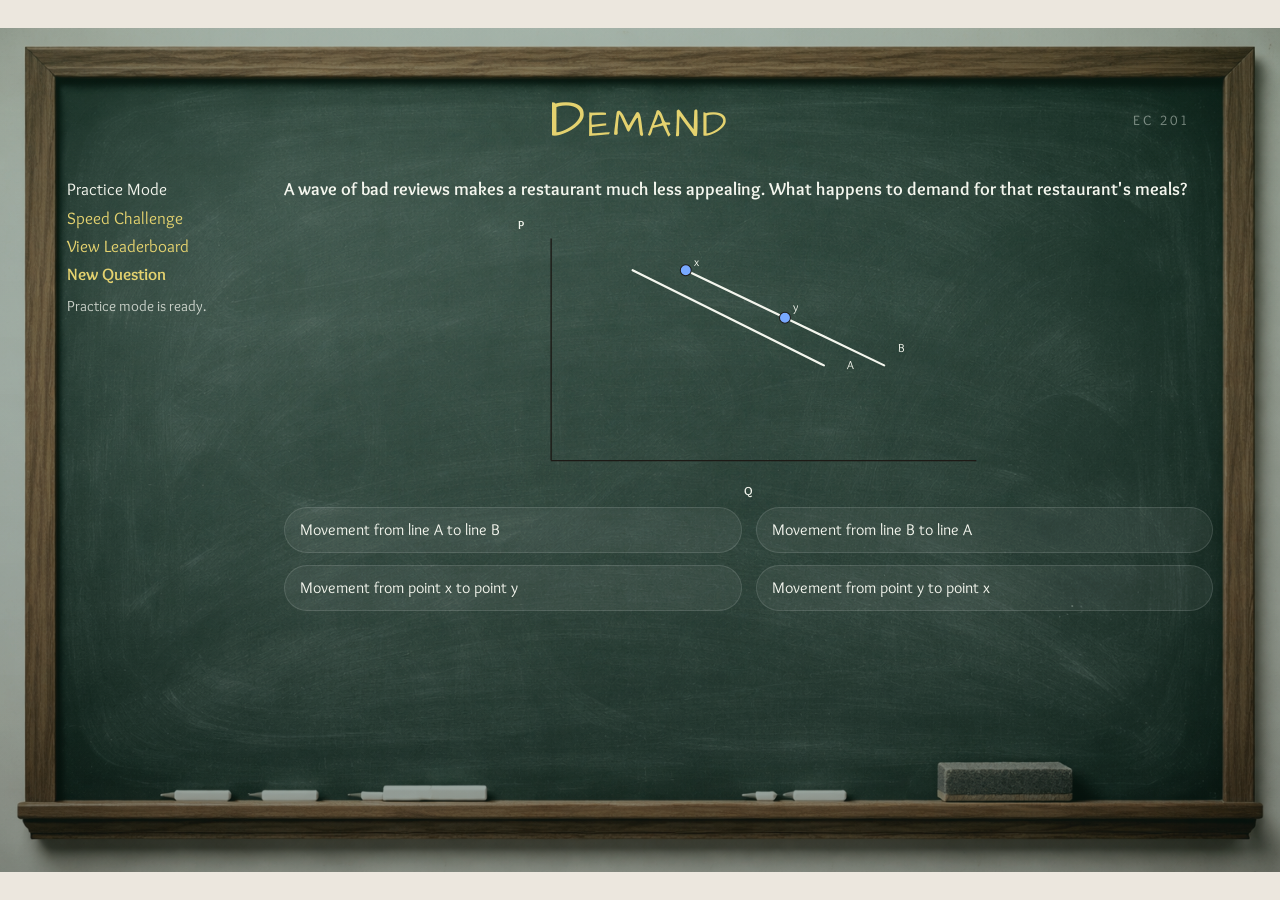
==== index.html @ 95478385 "Initial commit" ====
<!DOCTYPE html>
<html lang="en">
<head>
  <meta charset="UTF-8">
  <meta name="viewport" content="width=device-width, initial-scale=1.0">
  <title>Demand Lab</title>
  <link rel="preconnect" href="https://fonts.googleapis.com">
  <link rel="preconnect" href="https://fonts.gstatic.com" crossorigin>
  <link href="https://fonts.googleapis.com/css2?family=Architects+Daughter&family=Overlock:wght@400;700&display=swap" rel="stylesheet">
  <link rel="stylesheet" href="styles.css">
  <link rel="stylesheet" href="theme-chalkboard.css">
  <style>
    :root {
      --gold: #e4d26f;
      --chalk-white: #f4f6ee;
      --chalk-faint: rgba(244, 246, 238, 0.78);
      --board-shadow: rgba(0, 0, 0, 0.28);
    }

    body {
      margin: 0;
      min-height: 100vh;
      padding: 0;
      display: grid;
      place-items: center;
      background: #ece7de;
      font-family: "Overlock", "Trebuchet MS", "Segoe UI", Arial, sans-serif;
    }

    body::before,
    body::after {
      display: none;
    }

    .page-shell {
      width: min(100vw, calc(100vh * 1.515));
      height: min(100vh, calc(100vw / 1.515));
      margin: 0;
      padding: 5.1% 5.2% 8.2%;
      display: grid;
      grid-template-rows: auto 1fr;
      gap: 18px;
      background:
        linear-gradient(rgba(21, 67, 46, 0.36), rgba(12, 39, 28, 0.42)),
        url("Chalkboard.png") center / cover no-repeat;
      box-sizing: border-box;
      overflow: hidden;
      position: relative;
    }

    .hero {
      display: block;
      padding: 0;
      border: none;
      border-radius: 0;
      box-shadow: none;
      background: transparent;
      text-align: center;
    }

    .eyebrow,
    .hero-text,
    .hero-stats {
      display: none;
    }

    h1 {
      margin: 0;
      color: var(--gold);
      font-family: "Architects Daughter", "Trebuchet MS", "Segoe UI", Arial, sans-serif;
      font-size: clamp(2.5rem, 4.2vw, 4rem);
      font-weight: 400;
      letter-spacing: 0.06em;
      font-variant: small-caps;
      text-transform: none;
    }

    .layout {
      display: grid;
      grid-template-columns: 16% 1fr;
      gap: 3%;
      margin: 0;
      align-items: start;
      min-height: 0;
    }

    .sidebar {
      padding-top: 10px;
      display: flex;
      flex-direction: column;
      gap: 26px;
      position: relative;
      z-index: 5;
    }

    .panel {
      padding: 0;
      background: transparent;
      border: none;
      box-shadow: none;
      border-radius: 0;
    }

    .panel h2 {
      margin: 0 0 10px;
      color: var(--gold);
      font-family: "Overlock", "Trebuchet MS", "Segoe UI", Arial, sans-serif;
      font-size: 1.15rem;
      font-weight: 700;
      letter-spacing: 0.03em;
      font-variant: normal;
    }

    .mode-list {
      display: flex;
      flex-direction: column;
      gap: 4px;
      margin: 0;
    }

    .mode-button {
      padding: 0;
      border: none;
      border-radius: 0;
      background: transparent;
      box-shadow: none;
      text-align: left;
      color: var(--gold);
      font-family: "Overlock", "Trebuchet MS", "Segoe UI", Arial, sans-serif;
      font-size: 1.05rem;
      font-weight: 400;
      line-height: 1.45;
      transform: none;
    }

    .mode-button:hover,
    .mode-button.active {
      color: var(--chalk-white);
      background: transparent;
      box-shadow: none;
      transform: none;
    }

    .sidebar-actions {
      display: flex;
      flex-direction: column;
      gap: 10px;
      margin-top: 6px;
    }

    .next-button {
      padding: 0;
      border: none;
      border-radius: 0;
      background: transparent;
      box-shadow: none;
      color: var(--gold);
      text-align: left;
      font-family: "Overlock", "Trebuchet MS", "Segoe UI", Arial, sans-serif;
      font-size: 1.05rem;
      font-weight: 700;
      line-height: 1.45;
      transform: none;
    }

    .next-button:hover {
      color: var(--chalk-white);
      background: transparent;
      box-shadow: none;
      transform: none;
    }

    .workspace {
      display: flex;
      flex-direction: column;
      gap: 8px;
      min-width: 0;
      min-height: 0;
      padding-top: 1%;
      position: relative;
      z-index: 1;
    }

    .workspace-top {
      display: none;
    }

    .question-card {
      min-height: 0;
      padding: 0;
      border: none;
      border-radius: 0;
      box-shadow: none;
      background: transparent;
    }

    #questionTitle {
      display: none;
      margin: 0;
      color: var(--chalk-white);
      font-family: "Overlock", "Trebuchet MS", "Segoe UI", Arial, sans-serif;
      font-size: clamp(1.65rem, 3.2vw, 2.5rem);
      font-weight: 400;
      letter-spacing: 0.02em;
      font-variant: normal;
      text-transform: none;
    }

    .question-prompt,
    .feedback-text,
    .small-note,
    .focus-list {
      color: var(--chalk-faint);
      font-family: "Overlock", "Trebuchet MS", "Segoe UI", Arial, sans-serif;
    }

    .question-prompt {
      margin: 0 0 10px;
      color: var(--chalk-white);
      font-size: 1.12rem;
      line-height: 1.4;
      font-weight: 700;
    }

    .question-body {
      margin-top: 0;
    }

    .feedback-card {
      padding: 0;
      background: transparent;
      border: none;
      box-shadow: none;
      border-radius: 0;
    }

    .feedback-status {
      margin: 0 0 6px;
      color: var(--gold);
      font-family: "Overlock", "Trebuchet MS", "Segoe UI", Arial, sans-serif;
      font-size: 1.05rem;
      font-weight: 700;
    }

    .choice-grid {
      gap: 14px;
    }

    .choice-button,
    .action-button,
    .inline-input,
    .inline-select,
    .marker-pill,
    .legend-chip {
      background: rgba(255, 255, 255, 0.06);
      color: var(--chalk-white);
      border: 1px solid rgba(255, 255, 255, 0.12);
      box-shadow: none;
      border-radius: 999px;
      font-family: "Overlock", "Trebuchet MS", "Segoe UI", Arial, sans-serif;
    }

    .inline-select {
      color: var(--chalk-white);
      background: rgba(0, 0, 0, 0.18);
    }

    .inline-select option {
      color: #173726;
      background: #f4f6ee;
    }

    .choice-button {
      padding: 14px 18px;
      text-align: left;
      font-size: 1rem;
      line-height: 1.45;
    }

    .choice-button:hover,
    .action-button:hover {
      transform: none;
      background: rgba(255, 255, 255, 0.1);
    }

    .choice-button.correct {
      background: rgba(124, 206, 141, 0.2);
      border-color: rgba(169, 234, 180, 0.7);
    }

    .choice-button.incorrect {
      background: rgba(219, 146, 126, 0.18);
      border-color: rgba(255, 200, 184, 0.6);
    }

    .action-button {
      color: var(--gold);
      font-weight: 700;
    }

    .table-caption,
    .drag-note,
    .graph-legend {
      color: var(--chalk-faint);
    }

    table {
      background: rgba(255, 255, 255, 0.04);
      border-radius: 10px;
      overflow: hidden;
      font-size: 0.96rem;
    }

    th {
      background: rgba(255, 255, 255, 0.08);
      color: var(--chalk-white);
    }

    th,
    td {
      color: var(--chalk-white);
    }

    .graph-frame {
      background: transparent;
      border-radius: 8px;
      border: none;
      box-shadow: none;
    }

    .table-shell,
    .graph-shell {
      margin-top: 0;
    }

    .graph-shell {
      display: flex;
      flex-direction: column;
      gap: 8px;
    }

    .graph-shell .drag-note {
      order: 0;
      margin: 0 0 2px;
      font-size: 0.98rem;
      line-height: 1.35;
    }

    .graph-shell .graph-legend {
      order: 1;
      margin: 0 0 2px;
      gap: 8px;
    }

    .graph-shell .graph-frame {
      order: 2;
      padding: 0;
      overflow: visible;
      width: 100%;
      margin-left: 0;
    }

    .graph-shell .graph-answer,
    .graph-shell .answer-row,
    .graph-shell .choice-grid {
      order: 3;
    }

    .graph-frame svg {
      width: 100%;
      max-height: min(44vh, 360px);
      display: block;
      transform: none;
    }

    .graph-frame svg rect:first-child {
      fill: transparent !important;
    }

    .graph-frame svg line[stroke*="rgba"] {
      stroke: rgba(255, 255, 255, 0.12) !important;
    }

    .graph-frame svg text {
      fill: var(--chalk-white) !important;
    }

    .legend-chip {
      background: rgba(0, 0, 0, 0.18);
      border: 1px solid rgba(255, 255, 255, 0.1);
      color: var(--chalk-white);
      padding: 6px 10px;
    }

    .table-shell table tbody tr:nth-child(n + 5) {
      display: none;
    }

    th,
    td {
      padding: 10px 12px;
      color: var(--chalk-white);
    }

    .answer-row {
      margin-top: 10px;
    }

    .stat-card {
      display: none;
    }

    .hidden-mode,
    .hidden-panel {
      display: none !important;
    }

    .sidebar-input {
      width: 100%;
      margin: 0 0 10px;
      padding: 10px 14px;
      background: rgba(0, 0, 0, 0.18);
      color: var(--chalk-white);
      border: 1px solid rgba(255, 255, 255, 0.14);
      border-radius: 999px;
      font-size: 0.98rem;
      box-sizing: border-box;
    }

    .sidebar-input::placeholder {
      color: rgba(244, 246, 238, 0.55);
    }

    .challenge-list {
      margin-top: 6px;
    }

    .challenge-status {
      margin: 10px 0 0;
      color: var(--chalk-faint);
      font-size: 0.92rem;
      line-height: 1.35;
      min-height: 2.6em;
    }

    .challenge-banner {
      display: flex;
      flex-wrap: wrap;
      gap: 14px;
      margin: 0 0 12px;
      color: var(--gold);
      font-size: 0.98rem;
      font-weight: 700;
    }

    .challenge-banner-lead {
      flex-basis: 100%;
      color: var(--chalk-white);
      font-size: 1.02rem;
      line-height: 1.3;
    }

    .challenge-banner.hidden {
      display: none;
    }

    .leaderboard-card,
    .finish-card {
      padding: 10px 0 0;
      color: var(--chalk-white);
    }

    .leaderboard-card h3,
    .finish-card h3 {
      margin: 0 0 12px;
      color: var(--gold);
      font-size: 1.3rem;
      font-weight: 700;
    }

    .leaderboard-list {
      display: grid;
      gap: 8px;
      margin-top: 12px;
    }

    .leaderboard-row {
      display: grid;
      grid-template-columns: 52px 1fr 110px;
      gap: 12px;
      align-items: center;
      padding: 10px 14px;
      background: rgba(255, 255, 255, 0.05);
      border: 1px solid rgba(255, 255, 255, 0.1);
      border-radius: 16px;
    }

    .leaderboard-rank,
    .leaderboard-time {
      color: var(--gold);
      font-weight: 700;
    }

    .leaderboard-empty,
    .server-note {
      color: var(--chalk-faint);
      line-height: 1.45;
    }

    body,
    .panel h2,
    .mode-button,
    .next-button,
    #questionTitle,
    .question-prompt,
    .feedback-text,
    .feedback-status,
    .choice-button,
    .action-button,
    .inline-input,
    .inline-select,
    .marker-pill,
    .legend-chip,
    th,
    td,
    .graph-frame svg text {
      font-family: "Overlock", "Trebuchet MS", Arial, sans-serif !important;
    }

    h1 {
      font-family: "Architects Daughter", "Trebuchet MS", Arial, sans-serif !important;
    }

    table {
      font-size: 1.12rem;
    }

    th,
    td {
      font-size: 1.08rem;
    }

    .graph-frame svg text {
      font-size: 17px !important;
    }

    .graph-frame svg text.axis-label {
      font-size: 20px !important;
      font-weight: 700;
    }

    @media (max-width: 900px) {
      body {
        display: block;
      }

      .page-shell {
        width: 100vw;
        min-height: 100vh;
        height: auto;
        padding: 28px 26px 42px;
        background-position: center;
        overflow: visible;
      }

      .layout {
        grid-template-columns: 1fr;
        gap: 18px;
      }

      .sidebar {
        gap: 16px;
      }

      .graph-shell .graph-frame {
        width: 100%;
        margin-left: 0;
        overflow-x: auto;
      }

      .graph-frame svg {
        max-height: none;
      }

      .question-card {
        min-height: 360px;
        padding: 0;
      }
    }

    @media (min-width: 901px) {
      .question-prompt {
        line-height: 1.34;
      }

      .graph-shell .graph-frame {
        width: 94%;
        margin: 0 auto;
      }

      .graph-frame svg {
        max-height: min(33vh, 288px);
      }

      .graph-shell .choice-grid {
        grid-template-columns: repeat(2, minmax(0, 1fr));
        gap: 12px 14px;
      }

      .choice-button {
        padding: 12px 15px;
        font-size: 0.97rem;
        line-height: 1.3;
      }
    }

    @media (min-width: 901px) and (max-width: 1100px) {
      .page-shell {
        padding: 4.5% 4.8% 13.8%;
        gap: 10px;
      }

      h1 {
        font-size: clamp(2.1rem, 3.7vw, 3.2rem);
      }

      .layout {
        grid-template-columns: 14% 1fr;
        gap: 2.1%;
      }

      .sidebar {
        gap: 16px;
        padding-top: 2px;
      }

      .panel h2,
      .mode-button,
      .next-button {
        font-size: 0.96rem;
        line-height: 1.28;
      }

      .workspace {
        gap: 4px;
        padding-top: 0;
      }

      .question-prompt {
        margin: 0 0 5px;
        font-size: 1rem;
        line-height: 1.28;
      }

      .graph-shell {
        gap: 5px;
      }

      .graph-shell .drag-note {
        font-size: 0.88rem;
        line-height: 1.2;
      }

      .graph-shell .graph-frame {
        width: 88%;
      }

      .graph-frame svg {
        max-height: min(24vh, 214px);
      }

      .graph-shell .choice-grid {
        gap: 9px 10px;
      }

      .choice-button {
        padding: 10px 12px;
        font-size: 0.9rem;
        line-height: 1.22;
      }
    }

    @media (min-width: 901px) and (max-height: 820px) {
      .page-shell {
        padding: 4.2% 4.5% 6.4%;
        gap: 12px;
      }

      h1 {
        font-size: clamp(2.2rem, 3.8vw, 3.4rem);
      }

      .layout {
        grid-template-columns: 14% 1fr;
        gap: 2.4%;
      }

      .sidebar {
        gap: 18px;
        padding-top: 4px;
      }

      .panel h2,
      .mode-button,
      .next-button {
        font-size: 0.98rem;
        line-height: 1.3;
      }

      .workspace {
        gap: 4px;
        padding-top: 0;
      }

      .question-prompt {
        margin: 0 0 6px;
        font-size: 1rem;
        line-height: 1.28;
      }

      .graph-shell {
        gap: 6px;
      }

      .graph-shell .drag-note {
        font-size: 0.9rem;
        line-height: 1.25;
      }

      .graph-shell .graph-frame {
        width: 92%;
        margin: 0 auto;
      }

      .graph-frame svg {
        max-height: min(27vh, 228px);
      }

      .graph-shell .choice-grid {
        gap: 10px 12px;
      }

      .choice-button {
        padding: 11px 14px;
        font-size: 0.95rem;
        line-height: 1.28;
      }

      .feedback-status {
        margin: 0 0 4px;
        font-size: 0.98rem;
      }

      .feedback-text {
        font-size: 0.92rem;
        line-height: 1.3;
      }
    }
  </style>
</head>
<body>
  <div class="page-shell">
    <header class="hero">
      <h1>Demand</h1>
      <div class="hero-stats">
        <div class="stat-card"><span class="stat-label">Answered</span><strong id="answeredCount">0</strong></div>
        <div class="stat-card"><span class="stat-label">Correct</span><strong id="correctCount">0</strong></div>
        <div class="stat-card"><span class="stat-label">Accuracy</span><strong id="accuracyRate">0%</strong></div>
      </div>
    </header>

    <main class="layout">
      <aside class="sidebar">
        <section class="panel">
          <div class="mode-list">
            <button id="practiceModeButton" class="mode-button active" type="button">Practice Mode</button>
            <button id="speedChallengeButton" class="mode-button" type="button" data-challenge-mode="graph">Speed Challenge</button>
            <button id="leaderboardButton" class="mode-button" type="button" data-leaderboard-mode="graph">View Leaderboard</button>
            <button id="nextButton" class="next-button" type="button">New Question</button>
          </div>
          <input id="playerNameInput" class="sidebar-input hidden" type="text" maxlength="24" placeholder="Enter your name for the speed challenge">
          <p id="challengeStatus" class="challenge-status">Practice mode is ready.</p>
        </section>
      </aside>

      <section class="workspace">
        <div class="question-card">
          <h2 id="questionTitle">Insert demand schedule or graph</h2>
          <div id="challengeBanner" class="challenge-banner hidden"></div>
          <div id="questionPrompt" class="question-prompt"></div>
          <div id="questionBody" class="question-body"></div>
        </div>

        <div id="feedbackCard" class="feedback-card hidden">
          <p id="feedbackStatus" class="feedback-status"></p>
          <p id="feedbackText" class="feedback-text"></p>
        </div>
      </section>
    </main>
  </div>

  <script>
    window.CHALLENGE_CONFIG = {
      endpoint: "https://script.google.com/macros/s/AKfycbwGntwK9qZYn_KRB-27uXaBrVxZuItnAJODzC2-hUaByf6SD4v9XMkDdkocuMf7PnGa/exec"
    };
  </script>
  <script src="app.js"></script>
  <script>
    function restyleGraphAxisLabels() {
      const svgs = document.querySelectorAll(".graph-frame svg");
      svgs.forEach((svg) => {
        const labels = svg.querySelectorAll("text");
        labels.forEach((label) => {
          const text = (label.textContent || "").trim();
          if (text === "Quantity" || text === "Price") {
            label.classList.add("axis-label");
          }
        });
      });
    }

    window.addEventListener("load", () => {
      const graphButton = document.querySelector('.mode-button[data-mode="graph"]');
      if (graphButton) {
        graphButton.click();
      }
      restyleGraphAxisLabels();

      const observer = new MutationObserver(() => {
        restyleGraphAxisLabels();
      });
      observer.observe(document.getElementById("questionBody"), { childList: true, subtree: true });
    });
  </script>
</body>
</html>
---- styles.css ----
:root {
  --bg: #f7f1e6;
  --paper: #fffaf1;
  --ink: #1d1a16;
  --muted: #6b6257;
  --accent: #c95c32;
  --accent-dark: #7e2f12;
  --teal: #165f63;
  --teal-soft: #d5ecec;
  --green: #2f6f45;
  --red: #9d3b36;
  --shadow: 0 20px 40px rgba(74, 48, 27, 0.12);
  --body-font: "Overlock", "Trebuchet MS", "Segoe UI", Arial, sans-serif;
  --display-font: "Architects Daughter", "Trebuchet MS", "Segoe UI", Arial, sans-serif;
  --data-font: "Segoe UI", Arial, sans-serif;
}

* {
  box-sizing: border-box;
}

body {
  margin: 0;
  min-height: 100vh;
  font-family: var(--body-font);
  color: var(--ink);
  background:
    radial-gradient(circle at top left, rgba(201, 92, 50, 0.22), transparent 28%),
    radial-gradient(circle at top right, rgba(22, 95, 99, 0.18), transparent 24%),
    linear-gradient(180deg, var(--bg) 0%, #fdf8ee 100%);
}

button,
input,
select {
  font: inherit;
}

.page-shell {
  width: min(1200px, calc(100% - 32px));
  margin: 24px auto 40px;
}

.hero {
  display: grid;
  grid-template-columns: 1.8fr 1fr;
  gap: 20px;
  padding: 28px;
  background: linear-gradient(135deg, rgba(255, 250, 241, 0.92), rgba(255, 243, 223, 0.96));
  border: 1px solid rgba(126, 47, 18, 0.12);
  border-radius: 28px;
  box-shadow: var(--shadow);
}

.eyebrow,
.workspace-label {
  margin: 0 0 8px;
  font-size: 0.82rem;
  text-transform: uppercase;
  letter-spacing: 0.16em;
  color: var(--accent-dark);
  font-weight: 800;
}

h1,
h2 {
  margin: 0;
  font-family: var(--display-font);
  line-height: 1.05;
}

h1 {
  font-size: clamp(2.4rem, 5vw, 4.4rem);
}

h2 {
  font-size: clamp(1.5rem, 3vw, 2.25rem);
}

.hero-text,
.small-note,
.question-prompt,
.feedback-text,
.focus-list,
.table-caption {
  color: var(--muted);
}

.hero-text {
  max-width: 60ch;
  font-size: 1.05rem;
  line-height: 1.65;
  margin-top: 14px;
}

.hero-stats {
  display: grid;
  grid-template-columns: repeat(3, 1fr);
  gap: 12px;
  align-self: start;
}

.stat-card {
  padding: 18px 16px;
  background: var(--paper);
  border-radius: 16px;
  border: 1px solid rgba(22, 95, 99, 0.1);
}

.stat-label {
  display: block;
  color: var(--muted);
  font-size: 0.85rem;
  margin-bottom: 8px;
}

.stat-card strong {
  font-size: 1.6rem;
}

.layout {
  display: grid;
  grid-template-columns: 320px 1fr;
  gap: 20px;
  margin-top: 20px;
}

.panel,
.question-card,
.feedback-card {
  background: var(--paper);
  border-radius: 24px;
  border: 1px solid rgba(29, 26, 22, 0.08);
  box-shadow: var(--shadow);
}

.panel {
  padding: 20px;
}

.sidebar {
  display: flex;
  flex-direction: column;
  gap: 20px;
}

.mode-list {
  display: grid;
  gap: 10px;
  margin-top: 16px;
}

.mode-button,
.next-button,
.choice-button,
.action-button {
  border: none;
  border-radius: 999px;
  cursor: pointer;
  transition: transform 0.15s ease, box-shadow 0.15s ease, background 0.15s ease;
}

.mode-button,
.action-button {
  padding: 13px 16px;
  text-align: left;
  background: #f3ecde;
  color: var(--ink);
  font-weight: 700;
}

.mode-button:hover,
.action-button:hover,
.next-button:hover,
.choice-button:hover {
  transform: translateY(-1px);
}

.mode-button.active {
  background: linear-gradient(135deg, var(--accent), #d17f29);
  color: white;
  box-shadow: 0 10px 24px rgba(201, 92, 50, 0.28);
}

.focus-list {
  padding-left: 18px;
  margin: 14px 0 0;
  line-height: 1.7;
}

.workspace {
  display: flex;
  flex-direction: column;
  gap: 16px;
}

.workspace-top {
  display: flex;
  justify-content: space-between;
  align-items: end;
  gap: 16px;
}

.next-button {
  padding: 14px 22px;
  background: var(--teal);
  color: white;
  font-weight: 800;
  box-shadow: 0 10px 24px rgba(22, 95, 99, 0.22);
}

.question-card {
  padding: 24px;
}

.question-prompt {
  margin-top: 10px;
  font-size: 1rem;
  line-height: 1.7;
}

.question-body {
  margin-top: 24px;
}

.choice-grid {
  display: grid;
  gap: 12px;
}

.choice-button {
  width: 100%;
  padding: 16px 18px;
  background: #f4efe6;
  border: 1px solid transparent;
  text-align: left;
  line-height: 1.5;
}

.choice-button.correct {
  border-color: var(--green);
  background: rgba(47, 111, 69, 0.14);
}

.choice-button.incorrect {
  border-color: var(--red);
  background: rgba(157, 59, 54, 0.12);
}

.answer-row {
  display: flex;
  flex-wrap: wrap;
  align-items: center;
  gap: 12px;
  margin-top: 18px;
}

.inline-input,
.inline-select {
  min-width: 110px;
  padding: 12px 14px;
  border-radius: 12px;
  border: 1px solid rgba(29, 26, 22, 0.18);
  background: white;
}

.action-button {
  background: linear-gradient(135deg, var(--accent), #d17f29);
  color: white;
  font-weight: 800;
}

.table-shell {
  overflow-x: auto;
  margin-top: 12px;
}

table {
  width: 100%;
  border-collapse: collapse;
  margin-top: 12px;
}

th,
td {
  padding: 12px;
  text-align: center;
  border-bottom: 1px solid rgba(29, 26, 22, 0.08);
  font-family: var(--data-font);
}

th {
  background: #f5eee0;
  font-weight: 800;
}

.table-caption {
  line-height: 1.6;
}

.graph-shell {
  display: grid;
  gap: 14px;
}

.graph-frame {
  padding: 12px;
  border-radius: 20px;
  background: linear-gradient(180deg, rgba(213, 236, 236, 0.45), rgba(255, 250, 241, 1));
  border: 1px solid rgba(22, 95, 99, 0.15);
}

svg {
  display: block;
  width: 100%;
  height: auto;
}

svg text {
  font-family: var(--data-font);
}

.graph-legend {
  display: flex;
  flex-wrap: wrap;
  gap: 12px;
  color: var(--muted);
  font-size: 0.95rem;
}

.legend-chip {
  display: inline-flex;
  align-items: center;
  gap: 8px;
  padding: 8px 12px;
  background: rgba(255, 255, 255, 0.82);
  border-radius: 999px;
}

.swatch {
  width: 14px;
  height: 14px;
  border-radius: 999px;
}

.feedback-card {
  padding: 18px 22px;
}

.feedback-status {
  margin: 0 0 8px;
  font-weight: 800;
}

.feedback-card.correct {
  border-color: rgba(47, 111, 69, 0.3);
  background: rgba(47, 111, 69, 0.08);
}

.feedback-card.incorrect {
  border-color: rgba(157, 59, 54, 0.26);
  background: rgba(157, 59, 54, 0.08);
}

.hidden {
  display: none;
}

.drag-note {
  margin: 0;
  color: var(--muted);
  line-height: 1.6;
}

.graph-answer {
  display: flex;
  flex-wrap: wrap;
  gap: 12px;
  align-items: center;
}

.marker-pill {
  display: inline-flex;
  align-items: center;
  gap: 8px;
  padding: 10px 14px;
  border-radius: 999px;
  background: #f3ecde;
  font-weight: 700;
}

@media (max-width: 940px) {
  .hero,
  .layout {
    grid-template-columns: 1fr;
  }

  .workspace-top {
    align-items: start;
    flex-direction: column;
  }
}
---- theme-chalkboard.css ----
:root {
  --bg: #163c2b;
  --paper: rgba(18, 51, 35, 0.9);
  --ink: #f8fff7;
  --muted: #d7ead7;
  --accent: #8ee0a1;
  --accent-dark: #eaffef;
  --teal: #4cc38a;
  --teal-soft: rgba(76, 195, 138, 0.16);
  --green: #9be7a0;
  --red: #ffc8b8;
  --shadow: 0 18px 34px rgba(4, 17, 11, 0.35);
  --body-font: "Overlock", "Trebuchet MS", "Segoe UI", Arial, sans-serif;
  --display-font: "Architects Daughter", "Trebuchet MS", "Segoe UI", sans-serif;
  --data-font: "Segoe UI", Arial, sans-serif;
}

body {
  padding: 36px;
  box-sizing: border-box;
  background:
    radial-gradient(circle at top left, rgba(255, 255, 255, 0.05), transparent 26%),
    radial-gradient(circle at bottom right, rgba(255, 255, 255, 0.04), transparent 22%),
    linear-gradient(180deg, #214d37 0%, #143322 100%);
}

body::before {
  content: "";
  position: fixed;
  inset: 10px;
  border: 18px solid #8b6446;
  border-image-slice: 1;
  border-image-source: linear-gradient(
    90deg,
    #765237 0%,
    #a37955 10%,
    #875f43 18%,
    #b18662 28%,
    #7b573d 38%,
    #9e7351 48%,
    #805d42 58%,
    #ac8260 70%,
    #785439 82%,
    #9b714f 92%,
    #765237 100%
  );
  background: transparent;
  box-shadow:
    inset 0 0 0 3px rgba(225, 196, 163, 0.45),
    inset 0 0 20px rgba(58, 35, 19, 0.22),
    0 0 0 1px rgba(255, 255, 255, 0.05);
  pointer-events: none;
}

body::after {
  content: "";
  position: fixed;
  inset: 0;
  background:
    radial-gradient(circle at 20% 25%, rgba(255, 255, 255, 0.025), transparent 18%),
    radial-gradient(circle at 80% 70%, rgba(255, 255, 255, 0.02), transparent 22%);
  pointer-events: none;
}

.hero,
.panel,
.question-card,
.feedback-card,
.stat-card,
.graph-frame,
.legend-chip,
.marker-pill,
.mode-button,
.choice-button,
.inline-input,
.inline-select {
  backdrop-filter: blur(0.5px);
}

.hero,
.panel,
.question-card,
.feedback-card {
  background: linear-gradient(180deg, rgba(22, 60, 43, 0.94), rgba(16, 42, 30, 0.92));
  border-color: rgba(234, 255, 239, 0.12);
}

.hero {
  position: relative;
}

.hero::after {
  content: "EC 201";
  position: absolute;
  right: 24px;
  bottom: 20px;
  font-size: 0.9rem;
  letter-spacing: 0.2em;
  color: rgba(248, 255, 247, 0.45);
}

.eyebrow,
.workspace-label,
.stat-label {
  color: var(--muted);
  font-family: var(--display-font);
  font-size: 0.95rem;
  letter-spacing: 0.12em;
  font-weight: 400;
  font-variant: small-caps;
  text-transform: none;
}

.question-prompt,
.small-note,
.focus-list,
.table-caption,
.graph-legend,
.feedback-text {
  color: var(--muted);
}

h1 {
  font-size: clamp(2.8rem, 5vw, 4.8rem);
  font-weight: 400;
  letter-spacing: 0.01em;
  font-variant: small-caps;
}

h2 {
  font-size: clamp(1.65rem, 3vw, 2.35rem);
  font-weight: 400;
  letter-spacing: 0.01em;
  font-variant: small-caps;
}

.hero-text {
  font-size: 1.08rem;
  line-height: 1.75;
}

.question-prompt,
.feedback-text,
.small-note,
.focus-list,
.table-caption,
.graph-legend {
  font-size: 1.02rem;
  line-height: 1.7;
}

.mode-button,
.choice-button,
.inline-input,
.inline-select,
.marker-pill,
.legend-chip {
  background: rgba(250, 255, 250, 0.07);
  color: var(--ink);
  border: 1px solid rgba(234, 255, 239, 0.12);
}

.mode-button.active,
.action-button,
.next-button {
  color: #143322;
  background: linear-gradient(135deg, #cbf4d1, #8ee0a1);
  box-shadow: 0 10px 22px rgba(0, 0, 0, 0.22);
}

.choice-button.correct {
  background: rgba(155, 231, 160, 0.18);
  border-color: rgba(155, 231, 160, 0.7);
}

.choice-button.incorrect {
  background: rgba(255, 200, 184, 0.18);
  border-color: rgba(255, 200, 184, 0.7);
}

th {
  background: rgba(250, 255, 250, 0.08);
}

th,
td {
  border-bottom-color: rgba(248, 255, 247, 0.1);
}

.graph-frame {
  background: linear-gradient(180deg, rgba(24, 69, 47, 0.96), rgba(17, 46, 33, 0.96));
}

.feedback-card.correct {
  background: rgba(155, 231, 160, 0.1);
}

.feedback-card.incorrect {
  background: rgba(255, 200, 184, 0.1);
}

svg text {
  fill: #f8fff7;
}
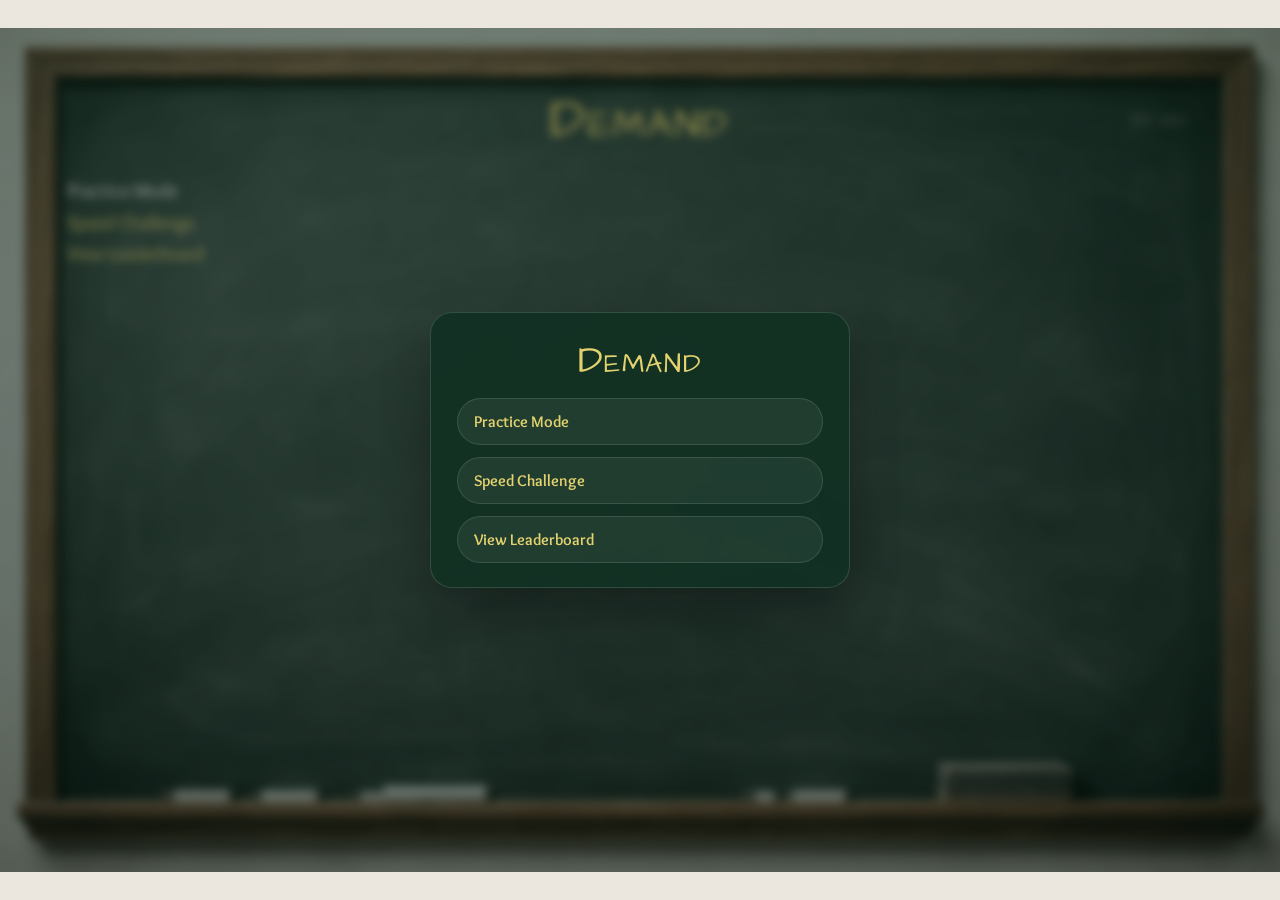
==== commit f1f56b74: "changes 4/7 changes 4/7" ====
--- a/index.html
+++ b/index.html
@@ -48,6 +48,41 @@
       position: relative;
     }
 
+    .main-menu-overlay {
+      position: absolute;
+      inset: 0;
+      z-index: 20;
+      display: grid;
+      place-items: center;
+      padding: 4%;
+      background: rgba(7, 20, 14, 0.34);
+      backdrop-filter: blur(5px);
+    }
+
+    .main-menu-card {
+      width: min(34vw, 420px);
+      padding: 28px 26px 24px;
+      border-radius: 22px;
+      background: rgba(18, 49, 36, 0.94);
+      border: 1px solid rgba(244, 246, 238, 0.14);
+      box-shadow: 0 24px 48px rgba(0, 0, 0, 0.32);
+      text-align: center;
+    }
+
+    .main-menu-card h2 {
+      margin: 0 0 16px;
+      color: var(--gold);
+      font-family: "Architects Daughter", "Trebuchet MS", "Segoe UI", Arial, sans-serif;
+      font-size: clamp(2rem, 3vw, 2.8rem);
+      font-weight: 400;
+      letter-spacing: 0.04em;
+    }
+
+    .main-menu-actions {
+      display: grid;
+      gap: 12px;
+    }
+
     .hero {
       display: block;
       padding: 0;
@@ -105,7 +140,7 @@
       margin: 0 0 10px;
       color: var(--gold);
       font-family: "Overlock", "Trebuchet MS", "Segoe UI", Arial, sans-serif;
-      font-size: 1.15rem;
+      font-size: 1.3rem;
       font-weight: 700;
       letter-spacing: 0.03em;
       font-variant: normal;
@@ -127,7 +162,7 @@
       text-align: left;
       color: var(--gold);
       font-family: "Overlock", "Trebuchet MS", "Segoe UI", Arial, sans-serif;
-      font-size: 1.05rem;
+      font-size: 1.18rem;
       font-weight: 400;
       line-height: 1.45;
       transform: none;
@@ -157,10 +192,16 @@
       color: var(--gold);
       text-align: left;
       font-family: "Overlock", "Trebuchet MS", "Segoe UI", Arial, sans-serif;
-      font-size: 1.05rem;
+      font-size: 1.18rem;
       font-weight: 700;
       line-height: 1.45;
       transform: none;
+    }
+
+    #nextButton {
+      margin-left: 1.35rem;
+      font-size: 1.08rem;
+      font-weight: 400;
     }
 
     .next-button:hover {
@@ -217,7 +258,7 @@
     .question-prompt {
       margin: 0 0 10px;
       color: var(--chalk-white);
-      font-size: 1.12rem;
+      font-size: 1.3rem;
       line-height: 1.4;
       font-weight: 700;
     }
@@ -238,7 +279,7 @@
       margin: 0 0 6px;
       color: var(--gold);
       font-family: "Overlock", "Trebuchet MS", "Segoe UI", Arial, sans-serif;
-      font-size: 1.05rem;
+      font-size: 1.18rem;
       font-weight: 700;
     }
 
@@ -273,7 +314,7 @@
     .choice-button {
       padding: 14px 18px;
       text-align: left;
-      font-size: 1rem;
+      font-size: 1.28rem;
       line-height: 1.45;
     }
 
@@ -415,6 +456,10 @@
       display: none !important;
     }
 
+    .hidden {
+      display: none !important;
+    }
+
     .sidebar-input {
       width: 100%;
       margin: 0 0 10px;
@@ -438,7 +483,7 @@
     .challenge-status {
       margin: 10px 0 0;
       color: var(--chalk-faint);
-      font-size: 0.92rem;
+      font-size: 1rem;
       line-height: 1.35;
       min-height: 2.6em;
     }
@@ -449,14 +494,14 @@
       gap: 14px;
       margin: 0 0 12px;
       color: var(--gold);
-      font-size: 0.98rem;
+      font-size: 1.1rem;
       font-weight: 700;
     }
 
     .challenge-banner-lead {
       flex-basis: 100%;
       color: var(--chalk-white);
-      font-size: 1.02rem;
+      font-size: 1.16rem;
       line-height: 1.3;
     }
 
@@ -474,7 +519,7 @@
     .finish-card h3 {
       margin: 0 0 12px;
       color: var(--gold);
-      font-size: 1.3rem;
+      font-size: 1.45rem;
       font-weight: 700;
     }
 
@@ -532,21 +577,32 @@
     }
 
     table {
-      font-size: 1.12rem;
+      font-size: 1.2rem;
     }
 
     th,
     td {
-      font-size: 1.08rem;
+      font-size: 1.14rem;
     }
 
     .graph-frame svg text {
-      font-size: 17px !important;
+      font-size: 24px !important;
+      font-weight: 700;
     }
 
     .graph-frame svg text.axis-label {
-      font-size: 20px !important;
+      font-size: 30px !important;
       font-weight: 700;
+    }
+
+    .graph-frame svg text[data-axis-short="true"] {
+      font-size: 30px !important;
+      font-weight: 800;
+    }
+
+    .graph-frame svg text[data-graph-marker="true"] {
+      font-size: 28px !important;
+      font-weight: 800;
     }
 
     @media (max-width: 900px) {
@@ -609,7 +665,7 @@
 
       .choice-button {
         padding: 12px 15px;
-        font-size: 0.97rem;
+        font-size: 1.12rem;
         line-height: 1.3;
       }
     }
@@ -675,7 +731,7 @@
 
       .choice-button {
         padding: 10px 12px;
-        font-size: 0.9rem;
+        font-size: 1.02rem;
         line-height: 1.22;
       }
     }
@@ -742,7 +798,7 @@
 
       .choice-button {
         padding: 11px 14px;
-        font-size: 0.95rem;
+        font-size: 1.08rem;
         line-height: 1.28;
       }
 
@@ -760,6 +816,16 @@
 </head>
 <body>
   <div class="page-shell">
+    <div id="mainMenuOverlay" class="main-menu-overlay">
+      <div class="main-menu-card">
+        <h2>Demand</h2>
+        <div class="main-menu-actions">
+          <button id="mainMenuPracticeButton" class="action-button" type="button">Practice Mode</button>
+          <button id="mainMenuChallengeButton" class="action-button" type="button">Speed Challenge</button>
+          <button id="mainMenuLeaderboardButton" class="action-button" type="button">View Leaderboard</button>
+        </div>
+      </div>
+    </div>
     <header class="hero">
       <h1>Demand</h1>
       <div class="hero-stats">
@@ -774,9 +840,10 @@
         <section class="panel">
           <div class="mode-list">
             <button id="practiceModeButton" class="mode-button active" type="button">Practice Mode</button>
+            <button id="nextButton" class="next-button" type="button">New Question</button>
             <button id="speedChallengeButton" class="mode-button" type="button" data-challenge-mode="graph">Speed Challenge</button>
             <button id="leaderboardButton" class="mode-button" type="button" data-leaderboard-mode="graph">View Leaderboard</button>
-            <button id="nextButton" class="next-button" type="button">New Question</button>
+            <button id="quitChallengeButton" class="next-button hidden" type="button">Quit Challenge</button>
           </div>
           <input id="playerNameInput" class="sidebar-input hidden" type="text" maxlength="24" placeholder="Enter your name for the speed challenge">
           <p id="challengeStatus" class="challenge-status">Practice mode is ready.</p>
@@ -815,6 +882,20 @@
           if (text === "Quantity" || text === "Price") {
             label.classList.add("axis-label");
           }
+          if (text === "Q" || text === "P") {
+            label.setAttribute("data-axis-short", "true");
+          }
+          if (text === "x" || text === "y" || text === "A" || text === "B") {
+            label.setAttribute("data-graph-marker", "true");
+          }
+          if (text === "P") {
+            label.setAttribute("x", "36");
+            label.setAttribute("y", "62");
+          }
+          if (text === "A") {
+            label.setAttribute("x", "492");
+            label.setAttribute("y", "246");
+          }
         });
       });
     }
